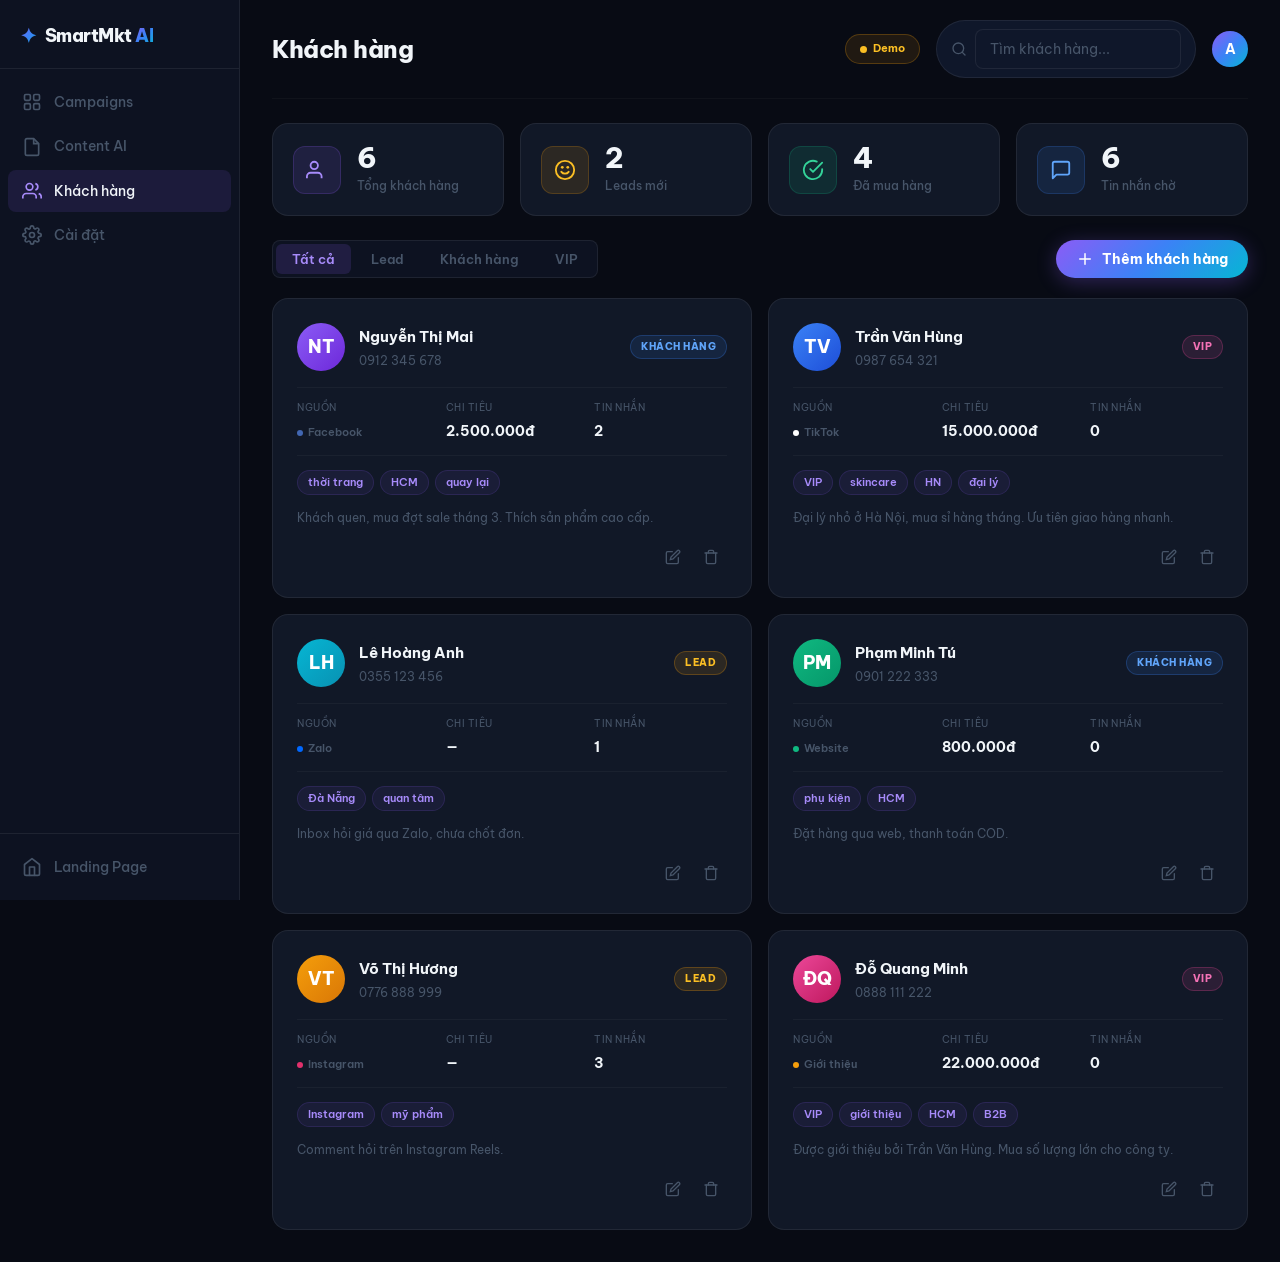
==== customers.html @ f8f2831f "feat: add Customer CRM module + Content AI Studio — full SaaS product" ====
<!DOCTYPE html>
<html lang="vi">
<head>
  <meta charset="UTF-8" />
  <meta name="viewport" content="width=device-width, initial-scale=1.0" />
  <title>SmartMkt AI — Khách hàng</title>
  <meta name="description" content="SmartMkt AI CRM — Quản lý khách hàng và leads với AI" />
  <link rel="preconnect" href="https://fonts.googleapis.com" />
  <link rel="preconnect" href="https://fonts.gstatic.com" crossorigin />
  <link href="https://fonts.googleapis.com/css2?family=Be+Vietnam+Pro:wght@300;400;500;600;700;800&family=Inter:wght@300;400;500;600;700&display=swap" rel="stylesheet" />
  <link rel="stylesheet" href="dashboard.css" />
  <link rel="stylesheet" href="customers.css" />
</head>
<body>

  <!-- SIDEBAR -->
  <aside class="sidebar" id="sidebar">
    <div class="sidebar-header">
      <div class="sidebar-logo">
        <span class="logo-icon">✦</span>
        <span class="logo-text">SmartMkt <span class="logo-accent">AI</span></span>
      </div>
    </div>
    <nav class="sidebar-nav">
      <a href="dashboard.html" class="nav-item" data-page="campaigns">
        <svg width="20" height="20" viewBox="0 0 24 24" fill="none"><rect x="3" y="3" width="7" height="7" rx="1.5" stroke="currentColor" stroke-width="2"/><rect x="14" y="3" width="7" height="7" rx="1.5" stroke="currentColor" stroke-width="2"/><rect x="3" y="14" width="7" height="7" rx="1.5" stroke="currentColor" stroke-width="2"/><rect x="14" y="14" width="7" height="7" rx="1.5" stroke="currentColor" stroke-width="2"/></svg>
        Campaigns
      </a>
      <a href="content.html" class="nav-item" data-page="content">
        <svg width="20" height="20" viewBox="0 0 24 24" fill="none"><path d="M14 2H6a2 2 0 00-2 2v16a2 2 0 002 2h12a2 2 0 002-2V8z" stroke="currentColor" stroke-width="2"/><polyline points="14,2 14,8 20,8" stroke="currentColor" stroke-width="2"/></svg>
        Content AI
      </a>
      <a href="#" class="nav-item active" data-page="customers">
        <svg width="20" height="20" viewBox="0 0 24 24" fill="none"><path d="M17 21v-2a4 4 0 00-4-4H5a4 4 0 00-4 4v2" stroke="currentColor" stroke-width="2"/><circle cx="9" cy="7" r="4" stroke="currentColor" stroke-width="2"/><path d="M23 21v-2a4 4 0 00-3-3.87" stroke="currentColor" stroke-width="2"/><path d="M16 3.13a4 4 0 010 7.75" stroke="currentColor" stroke-width="2"/></svg>
        Khách hàng
      </a>
      <a href="settings.html" class="nav-item" data-page="settings">
        <svg width="20" height="20" viewBox="0 0 24 24" fill="none"><circle cx="12" cy="12" r="3" stroke="currentColor" stroke-width="2"/><path d="M19.4 15a1.65 1.65 0 00.33 1.82l.06.06a2 2 0 010 2.83 2 2 0 01-2.83 0l-.06-.06a1.65 1.65 0 00-1.82-.33 1.65 1.65 0 00-1 1.51V21a2 2 0 01-2 2 2 2 0 01-2-2v-.09A1.65 1.65 0 009 19.4a1.65 1.65 0 00-1.82.33l-.06.06a2 2 0 01-2.83 0 2 2 0 010-2.83l.06-.06A1.65 1.65 0 004.68 15a1.65 1.65 0 00-1.51-1H3a2 2 0 01-2-2 2 2 0 012-2h.09A1.65 1.65 0 004.6 9a1.65 1.65 0 00-.33-1.82l-.06-.06a2 2 0 010-2.83 2 2 0 012.83 0l.06.06A1.65 1.65 0 009 4.68a1.65 1.65 0 001-1.51V3a2 2 0 012-2 2 2 0 012 2v.09a1.65 1.65 0 001 1.51 1.65 1.65 0 001.82-.33l.06-.06a2 2 0 012.83 0 2 2 0 010 2.83l-.06.06A1.65 1.65 0 0019.4 9a1.65 1.65 0 001.51 1H21a2 2 0 012 2 2 2 0 01-2 2h-.09a1.65 1.65 0 00-1.51 1z" stroke="currentColor" stroke-width="2"/></svg>
        Cài đặt
      </a>
    </nav>
    <div class="sidebar-footer">
      <a href="index.html" class="nav-item">
        <svg width="20" height="20" viewBox="0 0 24 24" fill="none"><path d="M3 9l9-7 9 7v11a2 2 0 01-2 2H5a2 2 0 01-2-2z" stroke="currentColor" stroke-width="2" stroke-linecap="round" stroke-linejoin="round"/><polyline points="9,22 9,12 15,12 15,22" stroke="currentColor" stroke-width="2" stroke-linecap="round" stroke-linejoin="round"/></svg>
        Landing Page
      </a>
    </div>
  </aside>

  <!-- MAIN -->
  <main class="main-content">
    <header class="topbar">
      <div class="topbar-left">
        <button class="sidebar-toggle" id="sidebarToggle">
          <svg width="20" height="20" viewBox="0 0 24 24" fill="none"><line x1="3" y1="12" x2="21" y2="12" stroke="currentColor" stroke-width="2" stroke-linecap="round"/><line x1="3" y1="6" x2="21" y2="6" stroke="currentColor" stroke-width="2" stroke-linecap="round"/><line x1="3" y1="18" x2="21" y2="18" stroke="currentColor" stroke-width="2" stroke-linecap="round"/></svg>
        </button>
        <h1 class="page-title">Khách hàng</h1>
      </div>
      <div class="topbar-right">
        <div class="api-mode-badge mode-local" id="apiModeBadge" title="Click để vào Settings" onclick="location.href='settings.html'" style="cursor:pointer">
          <span class="api-dot"></span>
          <span class="api-mode-text">Demo</span>
        </div>
        <div class="search-box">
          <svg width="16" height="16" viewBox="0 0 24 24" fill="none"><circle cx="11" cy="11" r="8" stroke="currentColor" stroke-width="2"/><line x1="21" y1="21" x2="16.65" y2="16.65" stroke="currentColor" stroke-width="2" stroke-linecap="round"/></svg>
          <input type="text" placeholder="Tìm khách hàng..." id="searchInput" />
        </div>
        <div class="user-avatar"><span>A</span></div>
      </div>
    </header>

    <!-- STATS -->
    <div class="stats-row">
      <div class="stat-card">
        <div class="stat-icon si-purple">
          <svg width="22" height="22" viewBox="0 0 24 24" fill="none"><path d="M17 21v-2a4 4 0 00-4-4H5a4 4 0 00-4 4v2" stroke="currentColor" stroke-width="2"/><circle cx="9" cy="7" r="4" stroke="currentColor" stroke-width="2"/></svg>
        </div>
        <div class="stat-info">
          <div class="stat-value" id="statTotal">0</div>
          <div class="stat-label">Tổng khách hàng</div>
        </div>
      </div>
      <div class="stat-card">
        <div class="stat-icon si-orange">
          <svg width="22" height="22" viewBox="0 0 24 24" fill="none"><circle cx="12" cy="12" r="10" stroke="currentColor" stroke-width="2"/><path d="M8 14s1.5 2 4 2 4-2 4-2" stroke="currentColor" stroke-width="2" stroke-linecap="round"/><line x1="9" y1="9" x2="9.01" y2="9" stroke="currentColor" stroke-width="3" stroke-linecap="round"/><line x1="15" y1="9" x2="15.01" y2="9" stroke="currentColor" stroke-width="3" stroke-linecap="round"/></svg>
        </div>
        <div class="stat-info">
          <div class="stat-value" id="statLeads">0</div>
          <div class="stat-label">Leads mới</div>
        </div>
      </div>
      <div class="stat-card">
        <div class="stat-icon si-green">
          <svg width="22" height="22" viewBox="0 0 24 24" fill="none"><path d="M22 11.08V12a10 10 0 11-5.93-9.14" stroke="currentColor" stroke-width="2" stroke-linecap="round"/><polyline points="22,4 12,14.01 9,11.01" stroke="currentColor" stroke-width="2" stroke-linecap="round" stroke-linejoin="round"/></svg>
        </div>
        <div class="stat-info">
          <div class="stat-value" id="statConverted">0</div>
          <div class="stat-label">Đã mua hàng</div>
        </div>
      </div>
      <div class="stat-card">
        <div class="stat-icon si-blue">
          <svg width="22" height="22" viewBox="0 0 24 24" fill="none"><path d="M21 15a2 2 0 01-2 2H7l-4 4V5a2 2 0 012-2h14a2 2 0 012 2z" stroke="currentColor" stroke-width="2" stroke-linecap="round" stroke-linejoin="round"/></svg>
        </div>
        <div class="stat-info">
          <div class="stat-value" id="statMessages">0</div>
          <div class="stat-label">Tin nhắn chờ</div>
        </div>
      </div>
    </div>

    <!-- ACTION BAR -->
    <div class="action-bar">
      <div class="action-left">
        <div class="filter-tabs">
          <button class="filter-tab active" data-filter="all">Tất cả</button>
          <button class="filter-tab" data-filter="lead">Lead</button>
          <button class="filter-tab" data-filter="customer">Khách hàng</button>
          <button class="filter-tab" data-filter="vip">VIP</button>
        </div>
      </div>
      <button class="btn-create" id="btnCreate">
        <svg width="18" height="18" viewBox="0 0 24 24" fill="none"><line x1="12" y1="5" x2="12" y2="19" stroke="currentColor" stroke-width="2" stroke-linecap="round"/><line x1="5" y1="12" x2="19" y2="12" stroke="currentColor" stroke-width="2" stroke-linecap="round"/></svg>
        Thêm khách hàng
      </button>
    </div>

    <!-- CUSTOMER GRID -->
    <div class="customer-grid" id="customerGrid">
      <!-- Populated by JS -->
    </div>

    <div class="empty-state" id="emptyState" style="display:none;">
      <div class="empty-icon">👥</div>
      <h3>Chưa có khách hàng nào</h3>
      <p>Thêm khách hàng đầu tiên để bắt đầu CRM</p>
      <button class="btn-create" onclick="openCustomerModal()">
        <svg width="18" height="18" viewBox="0 0 24 24" fill="none"><line x1="12" y1="5" x2="12" y2="19" stroke="currentColor" stroke-width="2" stroke-linecap="round"/><line x1="5" y1="12" x2="19" y2="12" stroke="currentColor" stroke-width="2" stroke-linecap="round"/></svg>
        Thêm khách hàng đầu tiên
      </button>
    </div>
  </main>

  <!-- MODAL -->
  <div class="modal-overlay" id="modalOverlay">
    <div class="modal" id="modal">
      <div class="modal-header">
        <h2 id="modalTitle">Thêm khách hàng</h2>
        <button class="modal-close" id="modalClose">
          <svg width="20" height="20" viewBox="0 0 24 24" fill="none"><line x1="18" y1="6" x2="6" y2="18" stroke="currentColor" stroke-width="2" stroke-linecap="round"/><line x1="6" y1="6" x2="18" y2="18" stroke="currentColor" stroke-width="2" stroke-linecap="round"/></svg>
        </button>
      </div>
      <form id="customerForm" class="modal-body">
        <input type="hidden" id="customerId" />

        <div class="form-row">
          <div class="form-group">
            <label for="customerName">Họ tên <span class="required">*</span></label>
            <input type="text" id="customerName" placeholder="Nguyễn Văn A" required />
          </div>
          <div class="form-group">
            <label for="customerPhone">Số điện thoại</label>
            <input type="tel" id="customerPhone" placeholder="0912 345 678" />
          </div>
        </div>

        <div class="form-row">
          <div class="form-group">
            <label for="customerEmail">Email</label>
            <input type="email" id="customerEmail" placeholder="email@shop.vn" />
          </div>
          <div class="form-group">
            <label for="customerSource">Nguồn</label>
            <select id="customerSource">
              <option value="facebook">Facebook</option>
              <option value="tiktok">TikTok</option>
              <option value="zalo">Zalo</option>
              <option value="instagram">Instagram</option>
              <option value="website">Website</option>
              <option value="referral">Giới thiệu</option>
              <option value="other">Khác</option>
            </select>
          </div>
        </div>

        <div class="form-row">
          <div class="form-group">
            <label for="customerType">Loại</label>
            <select id="customerType">
              <option value="lead">Lead (quan tâm)</option>
              <option value="customer">Khách hàng (đã mua)</option>
              <option value="vip">VIP (mua nhiều)</option>
            </select>
          </div>
          <div class="form-group">
            <label for="customerSpent">Tổng chi tiêu (VNĐ)</label>
            <input type="number" id="customerSpent" placeholder="0" min="0" />
          </div>
        </div>

        <div class="form-group">
          <label for="customerTags">Tags</label>
          <input type="text" id="customerTags" placeholder="VD: thời trang, HCM, quay lại" />
          <span class="form-hint">Phân cách bằng dấu phẩy</span>
        </div>

        <div class="form-group">
          <label for="customerNote">Ghi chú</label>
          <textarea id="customerNote" rows="2" placeholder="Ghi chú về khách hàng..."></textarea>
        </div>

        <div class="modal-footer">
          <button type="button" class="btn-cancel" id="btnCancel">Hủy</button>
          <button type="submit" class="btn-submit" id="btnSubmit">
            <svg width="16" height="16" viewBox="0 0 24 24" fill="none"><polyline points="20,6 9,17 4,12" stroke="currentColor" stroke-width="2.5" stroke-linecap="round" stroke-linejoin="round"/></svg>
            <span id="btnSubmitText">Thêm khách hàng</span>
          </button>
        </div>
      </form>
    </div>
  </div>

  <!-- DELETE CONFIRM -->
  <div class="modal-overlay" id="deleteOverlay">
    <div class="modal modal-sm">
      <div class="modal-header">
        <h2>Xóa khách hàng</h2>
        <button class="modal-close" id="deleteClose">
          <svg width="20" height="20" viewBox="0 0 24 24" fill="none"><line x1="18" y1="6" x2="6" y2="18" stroke="currentColor" stroke-width="2" stroke-linecap="round"/><line x1="6" y1="6" x2="18" y2="18" stroke="currentColor" stroke-width="2" stroke-linecap="round"/></svg>
        </button>
      </div>
      <div class="modal-body">
        <div class="delete-warning">
          <div class="delete-icon">⚠️</div>
          <p>Xóa khách hàng <strong id="deleteName"></strong>?</p>
          <p class="delete-sub">Hành động này không thể hoàn tác.</p>
        </div>
        <div class="modal-footer">
          <button class="btn-cancel" id="deleteCancelBtn">Hủy</button>
          <button class="btn-delete-confirm" id="deleteConfirmBtn">
            <svg width="16" height="16" viewBox="0 0 24 24" fill="none"><polyline points="3,6 5,6 21,6" stroke="currentColor" stroke-width="2" stroke-linecap="round"/><path d="M19 6v14a2 2 0 01-2 2H7a2 2 0 01-2-2V6m3 0V4a2 2 0 012-2h4a2 2 0 012 2v2" stroke="currentColor" stroke-width="2" stroke-linecap="round" stroke-linejoin="round"/></svg>
            Xóa vĩnh viễn
          </button>
        </div>
      </div>
    </div>
  </div>

  <!-- TOAST -->
  <div class="toast-container" id="toastContainer"></div>

  <script src="erpnext-api.js"></script>
  <script src="customers.js"></script>
</body>
</html>
---- dashboard.css ----
/* ============================================================
   SmartMkt AI — Dashboard Styles
   ============================================================ */

:root {
  --bg-primary: #080b14;
  --bg-secondary: #0d1221;
  --bg-card: #111827;
  --bg-card-hover: #1a2236;
  --bg-card-border: rgba(255,255,255,0.07);
  --bg-input: #0f172a;
  --accent-purple: #8b5cf6;
  --accent-blue: #3b82f6;
  --accent-cyan: #06b6d4;
  --accent-green: #10b981;
  --accent-orange: #f59e0b;
  --accent-red: #ef4444;
  --accent-pink: #ec4899;
  --text-primary: #f1f5f9;
  --text-secondary: #94a3b8;
  --text-muted: #475569;
  --gradient-hero: linear-gradient(135deg, #8b5cf6 0%, #3b82f6 50%, #06b6d4 100%);
  --gradient-text: linear-gradient(135deg, #a78bfa, #60a5fa, #34d399);
  --radius-sm: 8px;
  --radius-md: 12px;
  --radius-lg: 16px;
  --font-vi: 'Be Vietnam Pro', sans-serif;
  --transition: all 0.25s cubic-bezier(0.16, 1, 0.3, 1);
  --shadow-card: 0 4px 24px rgba(0,0,0,0.35);
  --sidebar-w: 240px;
}

*, *::before, *::after { box-sizing: border-box; margin: 0; padding: 0; }
html { scroll-behavior: smooth; }
body {
  font-family: var(--font-vi);
  background: var(--bg-primary);
  color: var(--text-primary);
  line-height: 1.6;
  display: flex;
  min-height: 100vh;
  overflow-x: hidden;
}
a { text-decoration: none; color: inherit; }
button { cursor: pointer; font-family: inherit; }
input, select, textarea { font-family: inherit; }

/* ============================================================
   SIDEBAR
   ============================================================ */
.sidebar {
  width: var(--sidebar-w);
  background: var(--bg-secondary);
  border-right: 1px solid var(--bg-card-border);
  display: flex;
  flex-direction: column;
  position: fixed;
  top: 0; bottom: 0; left: 0;
  z-index: 50;
  transition: var(--transition);
}
.sidebar-header {
  padding: 20px 20px 16px;
  border-bottom: 1px solid var(--bg-card-border);
}
.sidebar-logo {
  display: flex;
  align-items: center;
  gap: 8px;
  font-size: 18px;
  font-weight: 800;
  letter-spacing: -0.5px;
}
.logo-icon {
  font-size: 20px;
  background: var(--gradient-hero);
  -webkit-background-clip: text;
  -webkit-text-fill-color: transparent;
  background-clip: text;
}
.logo-accent {
  background: var(--gradient-hero);
  -webkit-background-clip: text;
  -webkit-text-fill-color: transparent;
  background-clip: text;
}
.sidebar-nav {
  flex: 1;
  padding: 12px 8px;
  display: flex;
  flex-direction: column;
  gap: 2px;
}
.nav-item {
  display: flex;
  align-items: center;
  gap: 12px;
  padding: 10px 14px;
  border-radius: var(--radius-sm);
  font-size: 14px;
  font-weight: 500;
  color: var(--text-muted);
  transition: var(--transition);
}
.nav-item:hover { color: var(--text-secondary); background: rgba(255,255,255,0.04); }
.nav-item.active {
  color: var(--text-primary);
  background: rgba(139,92,246,0.12);
}
.nav-item.active svg { color: #a78bfa; }
.sidebar-footer {
  padding: 12px 8px;
  border-top: 1px solid var(--bg-card-border);
}

/* ============================================================
   MAIN CONTENT
   ============================================================ */
.main-content {
  flex: 1;
  margin-left: var(--sidebar-w);
  padding: 0 32px 32px;
  min-height: 100vh;
}

/* ============================================================
   TOPBAR
   ============================================================ */
.topbar {
  display: flex;
  align-items: center;
  justify-content: space-between;
  padding: 20px 0;
  position: sticky;
  top: 0;
  background: var(--bg-primary);
  z-index: 30;
  border-bottom: 1px solid rgba(255,255,255,0.03);
  margin-bottom: 24px;
}
.topbar-left {
  display: flex;
  align-items: center;
  gap: 16px;
}
.sidebar-toggle {
  display: none;
  background: none;
  border: none;
  color: var(--text-secondary);
  padding: 4px;
}
.page-title {
  font-size: 24px;
  font-weight: 800;
  letter-spacing: -0.5px;
}
.topbar-right {
  display: flex;
  align-items: center;
  gap: 16px;
}
.search-box {
  display: flex;
  align-items: center;
  gap: 8px;
  padding: 8px 14px;
  background: var(--bg-input);
  border: 1px solid var(--bg-card-border);
  border-radius: 50px;
  min-width: 220px;
  transition: var(--transition);
}
.search-box:focus-within {
  border-color: rgba(139,92,246,0.4);
  box-shadow: 0 0 0 3px rgba(139,92,246,0.1);
}
.search-box svg { color: var(--text-muted); flex-shrink: 0; }
.search-box input {
  background: none; border: none; outline: none;
  color: var(--text-primary);
  font-size: 13px;
  width: 100%;
}
.search-box input::placeholder { color: var(--text-muted); }
.user-avatar {
  width: 36px; height: 36px;
  border-radius: 50%;
  background: var(--gradient-hero);
  display: flex;
  align-items: center;
  justify-content: center;
  font-size: 14px;
  font-weight: 700;
  color: white;
}

/* ============================================================
   STATS ROW
   ============================================================ */
.stats-row {
  display: grid;
  grid-template-columns: repeat(4, 1fr);
  gap: 16px;
  margin-bottom: 24px;
}
.stat-card {
  background: var(--bg-card);
  border: 1px solid var(--bg-card-border);
  border-radius: var(--radius-lg);
  padding: 20px;
  display: flex;
  align-items: center;
  gap: 16px;
  transition: var(--transition);
}
.stat-card:hover {
  border-color: rgba(139,92,246,0.2);
  transform: translateY(-2px);
  box-shadow: var(--shadow-card);
}
.stat-icon {
  width: 48px; height: 48px;
  border-radius: var(--radius-md);
  display: flex;
  align-items: center;
  justify-content: center;
  flex-shrink: 0;
}
.si-purple { background: rgba(139,92,246,0.12); color: #a78bfa; border: 1px solid rgba(139,92,246,0.2); }
.si-green { background: rgba(16,185,129,0.12); color: #34d399; border: 1px solid rgba(16,185,129,0.2); }
.si-blue { background: rgba(59,130,246,0.12); color: #60a5fa; border: 1px solid rgba(59,130,246,0.2); }
.si-orange { background: rgba(245,158,11,0.12); color: #fbbf24; border: 1px solid rgba(245,158,11,0.2); }
.stat-value {
  font-size: 28px;
  font-weight: 800;
  line-height: 1;
  margin-bottom: 4px;
}
.stat-label {
  font-size: 12px;
  color: var(--text-muted);
  font-weight: 500;
}

/* ============================================================
   ACTION BAR
   ============================================================ */
.action-bar {
  display: flex;
  align-items: center;
  justify-content: space-between;
  gap: 16px;
  margin-bottom: 20px;
  flex-wrap: wrap;
}
.filter-tabs {
  display: flex;
  gap: 4px;
  background: var(--bg-secondary);
  border-radius: var(--radius-sm);
  padding: 3px;
  border: 1px solid var(--bg-card-border);
}
.filter-tab {
  padding: 7px 16px;
  background: none;
  border: none;
  border-radius: 6px;
  font-size: 13px;
  font-weight: 600;
  color: var(--text-muted);
  transition: var(--transition);
}
.filter-tab:hover { color: var(--text-secondary); }
.filter-tab.active {
  background: rgba(139,92,246,0.15);
  color: #a78bfa;
}
.btn-create {
  display: inline-flex;
  align-items: center;
  gap: 8px;
  padding: 10px 20px;
  background: var(--gradient-hero);
  border: none;
  border-radius: 50px;
  font-size: 14px;
  font-weight: 700;
  color: white;
  transition: var(--transition);
  box-shadow: 0 4px 20px rgba(139,92,246,0.3);
}
.btn-create:hover {
  transform: translateY(-2px);
  box-shadow: 0 6px 28px rgba(139,92,246,0.5);
}

/* ============================================================
   CAMPAIGN LIST (TABLE)
   ============================================================ */
.campaign-list {
  display: flex;
  flex-direction: column;
  gap: 8px;
}
.campaign-item {
  display: grid;
  grid-template-columns: 1fr 120px 120px 130px 120px 80px;
  align-items: center;
  gap: 12px;
  padding: 16px 20px;
  background: var(--bg-card);
  border: 1px solid var(--bg-card-border);
  border-radius: var(--radius-md);
  transition: var(--transition);
  animation: fadeSlideIn 0.35s ease both;
}
.campaign-item:hover {
  border-color: rgba(139,92,246,0.2);
  background: var(--bg-card-hover);
  transform: translateX(4px);
}
@keyframes fadeSlideIn {
  from { opacity: 0; transform: translateY(12px); }
  to { opacity: 1; transform: translateY(0); }
}
.camp-name-col {
  display: flex;
  flex-direction: column;
  gap: 2px;
  min-width: 0;
}
.camp-name {
  font-size: 14px;
  font-weight: 700;
  white-space: nowrap;
  overflow: hidden;
  text-overflow: ellipsis;
}
.camp-desc {
  font-size: 12px;
  color: var(--text-muted);
  white-space: nowrap;
  overflow: hidden;
  text-overflow: ellipsis;
}
.camp-platform {
  display: inline-flex;
  align-items: center;
  gap: 6px;
  font-size: 12px;
  font-weight: 600;
  color: var(--text-secondary);
}
.plat-dot {
  width: 8px; height: 8px;
  border-radius: 50%;
}
.plat-tiktok { background: #fff; }
.plat-facebook { background: #4267B2; }
.plat-zalo { background: #0068FF; }
.plat-instagram { background: #E1306C; }
.plat-multi { background: var(--gradient-hero); }
.camp-type {
  font-size: 12px;
  color: var(--text-muted);
}
.camp-budget {
  font-size: 13px;
  font-weight: 700;
  color: var(--text-primary);
}
.camp-status {
  display: inline-flex;
  align-items: center;
  gap: 5px;
  padding: 4px 12px;
  border-radius: 50px;
  font-size: 11px;
  font-weight: 700;
  width: fit-content;
}
.status-active {
  background: rgba(16,185,129,0.12);
  color: #34d399;
  border: 1px solid rgba(16,185,129,0.25);
}
.status-draft {
  background: rgba(245,158,11,0.12);
  color: #fbbf24;
  border: 1px solid rgba(245,158,11,0.25);
}
.status-completed {
  background: rgba(59,130,246,0.12);
  color: #60a5fa;
  border: 1px solid rgba(59,130,246,0.25);
}
.camp-actions {
  display: flex;
  align-items: center;
  gap: 4px;
  justify-content: flex-end;
}
.action-btn {
  width: 32px; height: 32px;
  border-radius: var(--radius-sm);
  border: none;
  display: flex;
  align-items: center;
  justify-content: center;
  transition: var(--transition);
  background: none;
  color: var(--text-muted);
}
.action-btn:hover { background: rgba(255,255,255,0.06); color: var(--text-secondary); }
.action-btn.edit-btn:hover { color: #a78bfa; background: rgba(139,92,246,0.1); }
.action-btn.delete-btn:hover { color: #f87171; background: rgba(239,68,68,0.1); }

/* List header */
.campaign-list-header {
  display: grid;
  grid-template-columns: 1fr 120px 120px 130px 120px 80px;
  gap: 12px;
  padding: 8px 20px;
  font-size: 11px;
  font-weight: 700;
  color: var(--text-muted);
  text-transform: uppercase;
  letter-spacing: 1px;
}

/* ============================================================
   EMPTY STATE
   ============================================================ */
.empty-state {
  text-align: center;
  padding: 80px 20px;
  display: flex;
  flex-direction: column;
  align-items: center;
  gap: 16px;
}
.empty-icon { font-size: 56px; opacity: 0.6; }
.empty-state h3 { font-size: 20px; font-weight: 700; }
.empty-state p { font-size: 14px; color: var(--text-muted); }

/* ============================================================
   MODAL
   ============================================================ */
.modal-overlay {
  position: fixed;
  inset: 0;
  background: rgba(0,0,0,0.7);
  backdrop-filter: blur(8px);
  z-index: 100;
  display: none;
  align-items: center;
  justify-content: center;
  padding: 24px;
  animation: fadeIn 0.2s ease;
}
.modal-overlay.show { display: flex; }
@keyframes fadeIn {
  from { opacity: 0; }
  to { opacity: 1; }
}
.modal {
  background: var(--bg-secondary);
  border: 1px solid var(--bg-card-border);
  border-radius: var(--radius-lg);
  width: 100%;
  max-width: 560px;
  max-height: 90vh;
  overflow-y: auto;
  box-shadow: 0 24px 64px rgba(0,0,0,0.5);
  animation: slideUp 0.3s cubic-bezier(0.16,1,0.3,1) both;
}
.modal-sm { max-width: 420px; }
@keyframes slideUp {
  from { opacity: 0; transform: translateY(24px) scale(0.96); }
  to { opacity: 1; transform: translateY(0) scale(1); }
}
.modal-header {
  display: flex;
  align-items: center;
  justify-content: space-between;
  padding: 20px 24px;
  border-bottom: 1px solid var(--bg-card-border);
}
.modal-header h2 { font-size: 18px; font-weight: 700; }
.modal-close {
  width: 32px; height: 32px;
  border-radius: 50%;
  border: none;
  background: rgba(255,255,255,0.05);
  color: var(--text-muted);
  display: flex;
  align-items: center;
  justify-content: center;
  transition: var(--transition);
}
.modal-close:hover { background: rgba(239,68,68,0.15); color: #f87171; }
.modal-body { padding: 24px; display: flex; flex-direction: column; gap: 18px; }
.modal-footer {
  display: flex;
  justify-content: flex-end;
  gap: 10px;
  padding-top: 8px;
}

/* ============================================================
   FORM
   ============================================================ */
.form-group {
  display: flex;
  flex-direction: column;
  gap: 6px;
  flex: 1;
}
.form-row {
  display: flex;
  gap: 14px;
}
label {
  font-size: 13px;
  font-weight: 600;
  color: var(--text-secondary);
}
.required { color: var(--accent-red); }
input[type="text"],
input[type="number"],
input[type="date"],
select,
textarea {
  padding: 10px 14px;
  background: var(--bg-input);
  border: 1px solid var(--bg-card-border);
  border-radius: var(--radius-sm);
  color: var(--text-primary);
  font-size: 14px;
  outline: none;
  transition: var(--transition);
}
input:focus, select:focus, textarea:focus {
  border-color: rgba(139,92,246,0.5);
  box-shadow: 0 0 0 3px rgba(139,92,246,0.1);
}
select {
  appearance: none;
  background-image: url("data:image/svg+xml,%3Csvg width='12' height='12' viewBox='0 0 24 24' fill='none' xmlns='http://www.w3.org/2000/svg'%3E%3Cpath d='M6 9l6 6 6-6' stroke='%2394a3b8' stroke-width='2' stroke-linecap='round' stroke-linejoin='round'/%3E%3C/svg%3E");
  background-repeat: no-repeat;
  background-position: right 12px center;
  padding-right: 36px;
}
textarea { resize: vertical; min-height: 70px; }
.btn-cancel {
  padding: 10px 20px;
  background: rgba(255,255,255,0.05);
  border: 1px solid var(--bg-card-border);
  border-radius: var(--radius-sm);
  color: var(--text-secondary);
  font-size: 14px;
  font-weight: 600;
  transition: var(--transition);
}
.btn-cancel:hover { background: rgba(255,255,255,0.08); color: var(--text-primary); }
.btn-submit {
  display: inline-flex;
  align-items: center;
  gap: 8px;
  padding: 10px 24px;
  background: var(--gradient-hero);
  border: none;
  border-radius: var(--radius-sm);
  color: white;
  font-size: 14px;
  font-weight: 700;
  transition: var(--transition);
  box-shadow: 0 2px 12px rgba(139,92,246,0.3);
}
.btn-submit:hover { box-shadow: 0 4px 20px rgba(139,92,246,0.5); transform: translateY(-1px); }

/* Delete confirm */
.delete-warning {
  text-align: center;
  padding: 12px 0;
  display: flex;
  flex-direction: column;
  gap: 12px;
  align-items: center;
}
.delete-icon { font-size: 48px; }
.delete-warning p { font-size: 14px; color: var(--text-secondary); }
.delete-sub { font-size: 12px !important; color: var(--text-muted) !important; }
.btn-delete-confirm {
  display: inline-flex;
  align-items: center;
  gap: 8px;
  padding: 10px 24px;
  background: rgba(239,68,68,0.15);
  border: 1px solid rgba(239,68,68,0.3);
  border-radius: var(--radius-sm);
  color: #f87171;
  font-size: 14px;
  font-weight: 700;
  transition: var(--transition);
}
.btn-delete-confirm:hover { background: rgba(239,68,68,0.25); }

/* ============================================================
   TOAST
   ============================================================ */
.toast-container {
  position: fixed;
  bottom: 24px;
  right: 24px;
  z-index: 200;
  display: flex;
  flex-direction: column;
  gap: 8px;
}
.toast {
  display: flex;
  align-items: center;
  gap: 10px;
  padding: 12px 20px;
  background: var(--bg-secondary);
  border: 1px solid var(--bg-card-border);
  border-radius: var(--radius-md);
  box-shadow: 0 8px 32px rgba(0,0,0,0.5);
  font-size: 13px;
  font-weight: 600;
  animation: toastIn 0.4s cubic-bezier(0.16,1,0.3,1) both;
  min-width: 260px;
}
.toast.toast-out { animation: toastOut 0.3s ease forwards; }
@keyframes toastIn {
  from { opacity: 0; transform: translateX(40px) scale(0.9); }
  to { opacity: 1; transform: translateX(0) scale(1); }
}
@keyframes toastOut {
  to { opacity: 0; transform: translateX(40px) scale(0.9); }
}
.toast-success { border-left: 3px solid var(--accent-green); }
.toast-error { border-left: 3px solid var(--accent-red); }
.toast-info { border-left: 3px solid var(--accent-blue); }
.toast-icon { font-size: 18px; }

/* ============================================================
   RESPONSIVE
   ============================================================ */
@media (max-width: 1024px) {
  .stats-row { grid-template-columns: repeat(2, 1fr); }
  .campaign-item {
    grid-template-columns: 1fr 100px 100px auto;
  }
  .camp-type, .camp-budget { display: none; }
  .campaign-list-header { display: none; }
}
@media (max-width: 768px) {
  .sidebar { transform: translateX(-100%); }
  .sidebar.open { transform: translateX(0); }
  .sidebar-toggle { display: block; }
  .main-content { margin-left: 0; }
  .stats-row { grid-template-columns: 1fr 1fr; }
  .campaign-item {
    grid-template-columns: 1fr auto auto;
    padding: 14px 16px;
  }
  .camp-platform, .camp-type, .camp-budget { display: none; }
  .form-row { flex-direction: column; gap: 18px; }
  .search-box { min-width: 140px; }
}
---- customers.css ----
/* ============================================================
   SmartMkt AI — Customer CRM Styles
   ============================================================ */

/* ---- Customer Grid (Card Layout) ---- */
.customer-grid {
  display: grid;
  grid-template-columns: repeat(auto-fill, minmax(320px, 1fr));
  gap: 16px;
}

.customer-card {
  background: var(--bg-card);
  border: 1px solid var(--bg-card-border);
  border-radius: var(--radius-lg);
  padding: 24px;
  transition: var(--transition);
  animation: fadeSlideIn 0.35s ease both;
  position: relative;
  overflow: hidden;
}
.customer-card:hover {
  border-color: rgba(139,92,246,0.2);
  transform: translateY(-3px);
  box-shadow: 0 8px 32px rgba(0,0,0,0.3);
}

/* Top section: avatar + info */
.cc-top {
  display: flex;
  align-items: center;
  gap: 14px;
  margin-bottom: 16px;
}
.cc-avatar {
  width: 48px; height: 48px;
  border-radius: 50%;
  display: flex;
  align-items: center;
  justify-content: center;
  font-size: 18px;
  font-weight: 800;
  color: white;
  flex-shrink: 0;
  text-transform: uppercase;
}
.av-purple { background: linear-gradient(135deg, #8b5cf6, #6d28d9); }
.av-blue { background: linear-gradient(135deg, #3b82f6, #1d4ed8); }
.av-cyan { background: linear-gradient(135deg, #06b6d4, #0891b2); }
.av-green { background: linear-gradient(135deg, #10b981, #059669); }
.av-orange { background: linear-gradient(135deg, #f59e0b, #d97706); }
.av-pink { background: linear-gradient(135deg, #ec4899, #be185d); }

.cc-info { flex: 1; min-width: 0; }
.cc-name {
  font-size: 15px;
  font-weight: 700;
  white-space: nowrap;
  overflow: hidden;
  text-overflow: ellipsis;
}
.cc-contact {
  font-size: 12px;
  color: var(--text-muted);
  margin-top: 2px;
  white-space: nowrap;
  overflow: hidden;
  text-overflow: ellipsis;
}

.cc-type {
  padding: 3px 10px;
  border-radius: 50px;
  font-size: 10px;
  font-weight: 800;
  text-transform: uppercase;
  letter-spacing: 0.5px;
  flex-shrink: 0;
}
.type-lead {
  background: rgba(245,158,11,0.12);
  color: #fbbf24;
  border: 1px solid rgba(245,158,11,0.25);
}
.type-customer {
  background: rgba(59,130,246,0.12);
  color: #60a5fa;
  border: 1px solid rgba(59,130,246,0.25);
}
.type-vip {
  background: rgba(236,72,153,0.12);
  color: #f472b6;
  border: 1px solid rgba(236,72,153,0.25);
}

/* Details row */
.cc-details {
  display: flex;
  gap: 16px;
  margin-bottom: 14px;
  padding: 12px 0;
  border-top: 1px solid rgba(255,255,255,0.04);
  border-bottom: 1px solid rgba(255,255,255,0.04);
}
.cc-detail {
  flex: 1;
}
.cc-detail-label {
  font-size: 10px;
  color: var(--text-muted);
  text-transform: uppercase;
  letter-spacing: 0.5px;
  margin-bottom: 4px;
}
.cc-detail-value {
  font-size: 14px;
  font-weight: 700;
  color: var(--text-primary);
}

/* Tags */
.cc-tags {
  display: flex;
  flex-wrap: wrap;
  gap: 6px;
  margin-bottom: 14px;
}
.cc-tag {
  padding: 3px 10px;
  background: rgba(139,92,246,0.08);
  border: 1px solid rgba(139,92,246,0.15);
  border-radius: 50px;
  font-size: 11px;
  color: #a78bfa;
  font-weight: 600;
}

/* Note */
.cc-note {
  font-size: 12px;
  color: var(--text-muted);
  margin-bottom: 14px;
  line-height: 1.5;
  display: -webkit-box;
  -webkit-line-clamp: 2;
  -webkit-box-orient: vertical;
  overflow: hidden;
}

/* Actions */
.cc-actions {
  display: flex;
  gap: 6px;
  justify-content: flex-end;
}

/* Source badge */
.cc-source {
  display: inline-flex;
  align-items: center;
  gap: 5px;
  font-size: 11px;
  color: var(--text-muted);
  font-weight: 600;
}
.source-dot {
  width: 6px; height: 6px;
  border-radius: 50%;
}
.src-facebook { background: #4267B2; }
.src-tiktok { background: #fff; }
.src-zalo { background: #0068FF; }
.src-instagram { background: #E1306C; }
.src-website { background: #10b981; }
.src-referral { background: #f59e0b; }
.src-other { background: #64748b; }

/* Form hint */
.form-hint {
  font-size: 11px;
  color: var(--text-muted);
  margin-top: 4px;
}

/* API mode badge (inline styles since customers uses separate CSS) */
.api-mode-badge {
  display: flex; align-items: center; gap: 6px;
  padding: 5px 14px; border-radius: 50px;
  font-size: 11px; font-weight: 700;
}
.api-dot { width: 7px; height: 7px; border-radius: 50%; }
.mode-local {
  background: rgba(245,158,11,0.1); border: 1px solid rgba(245,158,11,0.25); color: #fbbf24;
}
.mode-local .api-dot { background: #fbbf24; }
.mode-erpnext {
  background: rgba(16,185,129,0.1); border: 1px solid rgba(16,185,129,0.25); color: #34d399;
}
.mode-erpnext .api-dot { background: #34d399; }

/* ---- Responsive ---- */
@media (max-width: 768px) {
  .customer-grid { grid-template-columns: 1fr; }
}
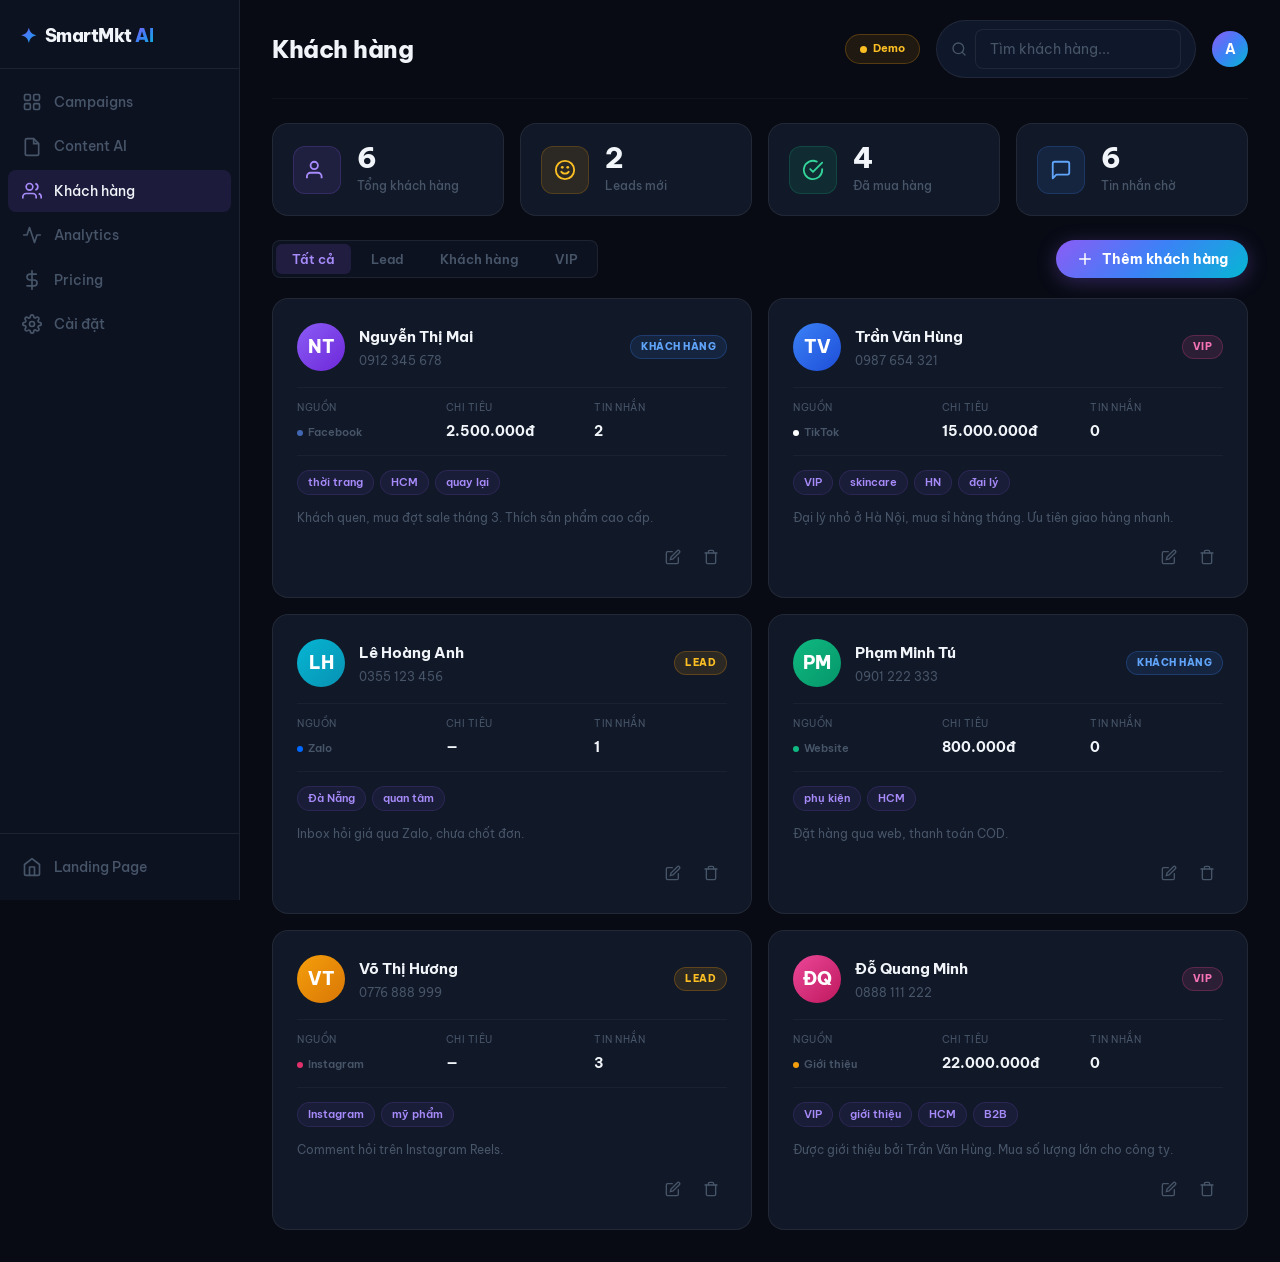
==== commit 7096847c: "feat: add Campaign Manager, Audience Intelligence, Content Calendar, Analytics, Pricing, Auth, OpenC" ====
--- a/customers.html
+++ b/customers.html
@@ -34,6 +34,14 @@
         <svg width="20" height="20" viewBox="0 0 24 24" fill="none"><path d="M17 21v-2a4 4 0 00-4-4H5a4 4 0 00-4 4v2" stroke="currentColor" stroke-width="2"/><circle cx="9" cy="7" r="4" stroke="currentColor" stroke-width="2"/><path d="M23 21v-2a4 4 0 00-3-3.87" stroke="currentColor" stroke-width="2"/><path d="M16 3.13a4 4 0 010 7.75" stroke="currentColor" stroke-width="2"/></svg>
         Khách hàng
       </a>
+      <a href="analytics.html" class="nav-item" data-page="analytics">
+        <svg width="20" height="20" viewBox="0 0 24 24" fill="none"><polyline points="22,12 18,12 15,21 9,3 6,12 2,12" stroke="currentColor" stroke-width="2" stroke-linecap="round" stroke-linejoin="round"/></svg>
+        Analytics
+      </a>
+      <a href="pricing.html" class="nav-item" data-page="pricing">
+        <svg width="20" height="20" viewBox="0 0 24 24" fill="none"><line x1="12" y1="1" x2="12" y2="23" stroke="currentColor" stroke-width="2" stroke-linecap="round"/><path d="M17 5H9.5a3.5 3.5 0 000 7h5a3.5 3.5 0 010 7H6" stroke="currentColor" stroke-width="2" stroke-linecap="round" stroke-linejoin="round"/></svg>
+        Pricing
+      </a>
       <a href="settings.html" class="nav-item" data-page="settings">
         <svg width="20" height="20" viewBox="0 0 24 24" fill="none"><circle cx="12" cy="12" r="3" stroke="currentColor" stroke-width="2"/><path d="M19.4 15a1.65 1.65 0 00.33 1.82l.06.06a2 2 0 010 2.83 2 2 0 01-2.83 0l-.06-.06a1.65 1.65 0 00-1.82-.33 1.65 1.65 0 00-1 1.51V21a2 2 0 01-2 2 2 2 0 01-2-2v-.09A1.65 1.65 0 009 19.4a1.65 1.65 0 00-1.82.33l-.06.06a2 2 0 01-2.83 0 2 2 0 010-2.83l.06-.06A1.65 1.65 0 004.68 15a1.65 1.65 0 00-1.51-1H3a2 2 0 01-2-2 2 2 0 012-2h.09A1.65 1.65 0 004.6 9a1.65 1.65 0 00-.33-1.82l-.06-.06a2 2 0 010-2.83 2 2 0 012.83 0l.06.06A1.65 1.65 0 009 4.68a1.65 1.65 0 001-1.51V3a2 2 0 012-2 2 2 0 012 2v.09a1.65 1.65 0 001 1.51 1.65 1.65 0 001.82-.33l.06-.06a2 2 0 012.83 0 2 2 0 010 2.83l-.06.06A1.65 1.65 0 0019.4 9a1.65 1.65 0 001.51 1H21a2 2 0 012 2 2 2 0 01-2 2h-.09a1.65 1.65 0 00-1.51 1z" stroke="currentColor" stroke-width="2"/></svg>
         Cài đặt
